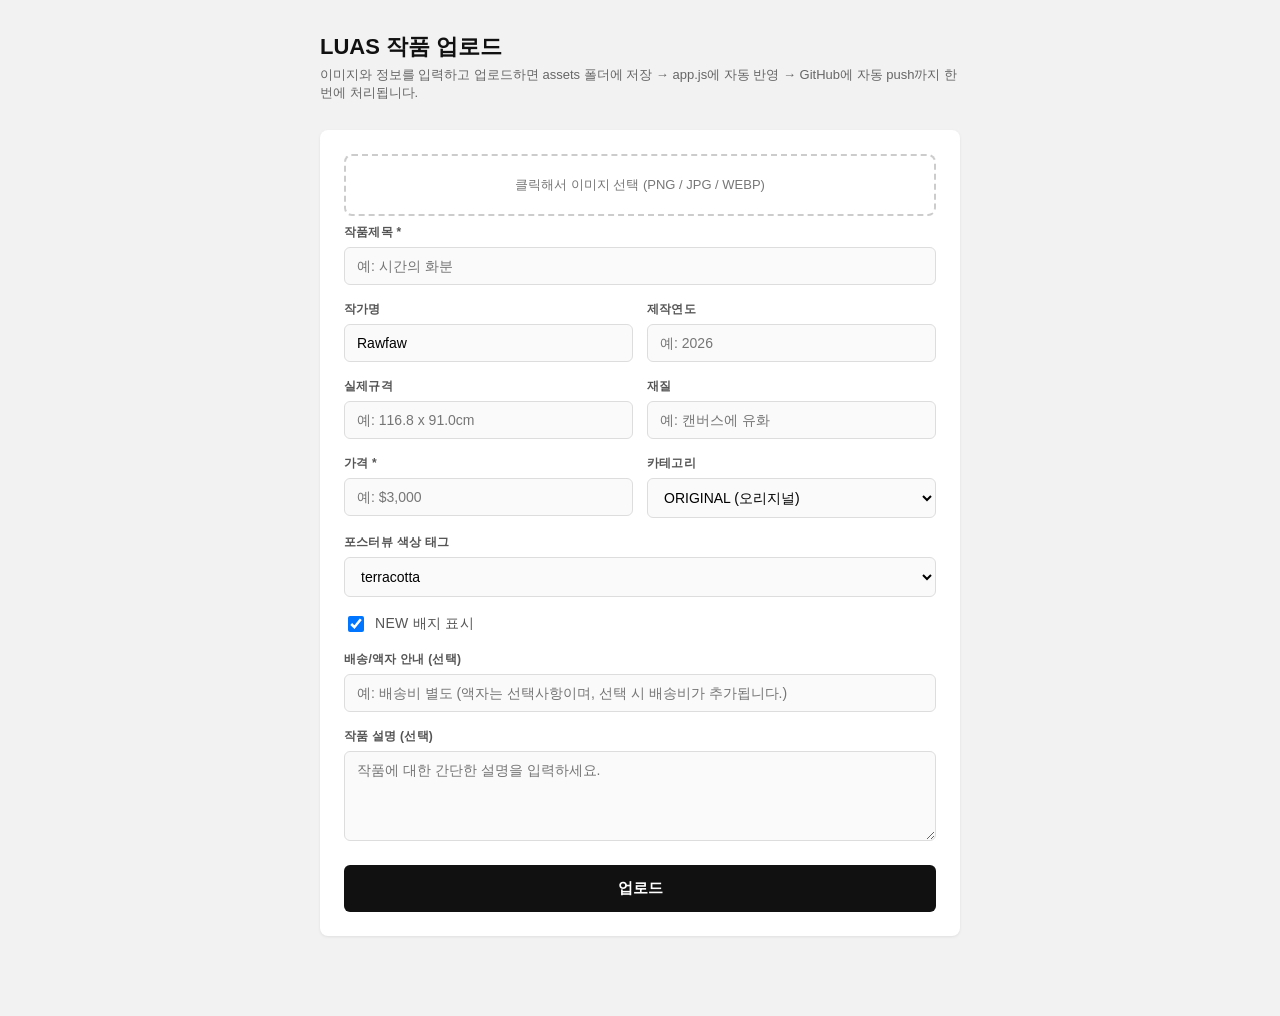
==== admin/index.html @ fb5046f9 "Add artwork: TEST_DELETE_ME" ====
<!DOCTYPE html>
<html lang="ko">
<head>
<meta charset="UTF-8">
<meta name="viewport" content="width=device-width, initial-scale=1.0">
<title>LUAS Admin | 작품 업로드</title>
<style>
    * { box-sizing: border-box; }
    body {
        margin: 0;
        font-family: -apple-system, BlinkMacSystemFont, "Apple SD Gothic Neo", "Malgun Gothic", sans-serif;
        background: #f2f2f2;
        color: #111;
        padding: 32px 16px 80px;
    }
    .wrap { max-width: 640px; margin: 0 auto; }
    h1 {
        font-size: 22px;
        font-weight: 900;
        margin: 0 0 4px;
    }
    .sub {
        font-size: 13px;
        color: #666;
        margin: 0 0 28px;
    }
    form {
        background: #fff;
        border-radius: 8px;
        padding: 24px;
        box-shadow: 0 1px 3px rgba(0,0,0,0.08);
    }
    .row {
        display: grid;
        grid-template-columns: 1fr 1fr;
        gap: 14px;
    }
    .field { margin-bottom: 16px; }
    label {
        display: block;
        font-size: 12px;
        font-weight: 700;
        text-transform: uppercase;
        letter-spacing: 0.02em;
        color: #555;
        margin-bottom: 6px;
    }
    input[type="text"], input[type="number"], select, textarea {
        width: 100%;
        padding: 10px 12px;
        border: 1px solid #ddd;
        border-radius: 6px;
        font-size: 14px;
        font-family: inherit;
        background: #fafafa;
    }
    textarea { min-height: 90px; resize: vertical; }
    .checkbox-field {
        display: flex;
        align-items: center;
        gap: 8px;
        margin-bottom: 16px;
    }
    .checkbox-field input { width: 16px; height: 16px; }
    .checkbox-field label { margin: 0; text-transform: none; font-weight: 500; font-size: 14px; }

    .image-drop {
        border: 2px dashed #ccc;
        border-radius: 8px;
        padding: 20px;
        text-align: center;
        cursor: pointer;
        margin-bottom: 8px;
        transition: border-color .15s;
    }
    .image-drop:hover { border-color: #999; }
    .image-drop.has-image { border-style: solid; }
    .image-drop input { display: none; }
    #preview {
        max-width: 100%;
        max-height: 240px;
        display: none;
        margin: 0 auto 8px;
        border-radius: 4px;
    }
    .drop-label { font-size: 13px; color: #777; }

    button[type="submit"] {
        width: 100%;
        padding: 14px;
        background: #111;
        color: #fff;
        border: none;
        border-radius: 6px;
        font-size: 15px;
        font-weight: 700;
        cursor: pointer;
        margin-top: 4px;
    }
    button[type="submit"]:disabled { background: #999; cursor: not-allowed; }

    #status {
        margin-top: 16px;
        padding: 14px 16px;
        border-radius: 6px;
        font-size: 13px;
        line-height: 1.6;
        white-space: pre-wrap;
        display: none;
    }
    #status.ok { background: #eaf7ea; color: #1e5e1e; display: block; }
    #status.err { background: #fbe9e9; color: #8a1f1f; display: block; }
    #status a { color: inherit; font-weight: 700; }
</style>
</head>
<body>
<div class="wrap">
    <h1>LUAS 작품 업로드</h1>
    <p class="sub">이미지와 정보를 입력하고 업로드하면 assets 폴더에 저장 → app.js에 자동 반영 → GitHub에 자동 push까지 한번에 처리됩니다.</p>

    <form id="artwork-form">
        <div class="image-drop" id="image-drop">
            <img id="preview" alt="preview">
            <div class="drop-label" id="drop-label">클릭해서 이미지 선택 (PNG / JPG / WEBP)</div>
            <input type="file" id="image-input" accept="image/png,image/jpeg,image/webp,image/gif">
        </div>

        <div class="field">
            <label for="title">작품제목 *</label>
            <input type="text" id="title" placeholder="예: 시간의 화분" required>
        </div>

        <div class="row">
            <div class="field">
                <label for="artist">작가명</label>
                <input type="text" id="artist" value="Rawfaw">
            </div>
            <div class="field">
                <label for="year">제작연도</label>
                <input type="text" id="year" placeholder="예: 2026">
            </div>
        </div>

        <div class="row">
            <div class="field">
                <label for="dimensions">실제규격</label>
                <input type="text" id="dimensions" placeholder="예: 116.8 x 91.0cm">
            </div>
            <div class="field">
                <label for="material">재질</label>
                <input type="text" id="material" placeholder="예: 캔버스에 유화">
            </div>
        </div>

        <div class="row">
            <div class="field">
                <label for="price">가격 *</label>
                <input type="text" id="price" placeholder="예: $3,000" required>
            </div>
            <div class="field">
                <label for="category">카테고리</label>
                <select id="category">
                    <option value="ORIGINAL">ORIGINAL (오리지널)</option>
                    <option value="LIMITED">LIMITED (리미티드 에디션)</option>
                    <option value="POSTER">POSTER (아트 포스터)</option>
                </select>
            </div>
        </div>

        <div class="field">
            <label for="color">포스터뷰 색상 태그</label>
            <select id="color">
                <option value="terracotta">terracotta</option>
                <option value="dustyrose">dustyrose</option>
                <option value="teal">teal</option>
                <option value="mustard">mustard</option>
                <option value="sage">sage</option>
                <option value="purple">purple</option>
                <option value="brown">brown</option>
                <option value="slate">slate</option>
                <option value="clay">clay</option>
            </select>
        </div>

        <div class="checkbox-field">
            <input type="checkbox" id="isNew" checked>
            <label for="isNew">NEW 배지 표시</label>
        </div>

        <div class="field">
            <label for="shippingNote">배송/액자 안내 (선택)</label>
            <input type="text" id="shippingNote" placeholder="예: 배송비 별도 (액자는 선택사항이며, 선택 시 배송비가 추가됩니다.)">
        </div>

        <div class="field">
            <label for="description">작품 설명 (선택)</label>
            <textarea id="description" placeholder="작품에 대한 간단한 설명을 입력하세요."></textarea>
        </div>

        <button type="submit" id="submit-btn">업로드</button>
    </form>

    <div id="status"></div>
</div>

<script>
const dropArea = document.getElementById("image-drop");
const imageInput = document.getElementById("image-input");
const preview = document.getElementById("preview");
const dropLabel = document.getElementById("drop-label");

let imageBase64 = null;
let imageMimeType = null;

dropArea.addEventListener("click", () => imageInput.click());

imageInput.addEventListener("change", () => {
    const file = imageInput.files[0];
    if (!file) return;
    imageMimeType = file.type;
    const reader = new FileReader();
    reader.onload = () => {
        const dataUrl = reader.result;
        imageBase64 = dataUrl.split(",")[1];
        preview.src = dataUrl;
        preview.style.display = "block";
        dropLabel.textContent = file.name;
        dropArea.classList.add("has-image");
    };
    reader.readAsDataURL(file);
});

const form = document.getElementById("artwork-form");
const statusBox = document.getElementById("status");
const submitBtn = document.getElementById("submit-btn");

form.addEventListener("submit", async (e) => {
    e.preventDefault();

    if (!imageBase64) {
        showStatus(false, "이미지를 선택해주세요.");
        return;
    }

    const payload = {
        title: document.getElementById("title").value,
        artist: document.getElementById("artist").value,
        year: document.getElementById("year").value,
        dimensions: document.getElementById("dimensions").value,
        material: document.getElementById("material").value,
        price: document.getElementById("price").value,
        category: document.getElementById("category").value,
        color: document.getElementById("color").value,
        isNew: document.getElementById("isNew").checked,
        shippingNote: document.getElementById("shippingNote").value,
        description: document.getElementById("description").value,
        imageBase64,
        imageMimeType,
    };

    submitBtn.disabled = true;
    submitBtn.textContent = "업로드 중...";

    try {
        const res = await fetch("/add-artwork", {
            method: "POST",
            headers: { "Content-Type": "application/json" },
            body: JSON.stringify(payload),
        });
        const result = await res.json();

        if (result.ok) {
            showStatus(true,
                `"${payload.title}" 추가 완료 (id ${result.id})\n이미지: ${result.image}\n` +
                (result.pushed
                    ? `GitHub에 push 완료 ✅\n\n잠시 후 https://rawfawv.github.io/art-catalog/ 에서 확인하세요.`
                    : `⚠️ app.js/이미지는 저장됐지만 git push에 실패했습니다:\n${result.gitOutput}`)
            );
            form.reset();
            preview.style.display = "none";
            dropLabel.textContent = "클릭해서 이미지 선택 (PNG / JPG / WEBP)";
            dropArea.classList.remove("has-image");
            imageBase64 = null;
            imageMimeType = null;
            document.getElementById("artist").value = "Rawfaw";
            document.getElementById("isNew").checked = true;
        } else {
            showStatus(false, result.error || "알 수 없는 오류가 발생했습니다.");
        }
    } catch (err) {
        showStatus(false, "서버에 연결할 수 없습니다: " + err.message);
    } finally {
        submitBtn.disabled = false;
        submitBtn.textContent = "업로드";
    }
});

function showStatus(ok, message) {
    statusBox.className = ok ? "ok" : "err";
    statusBox.textContent = message;
    statusBox.style.display = "block";
}
</script>
</body>
</html>
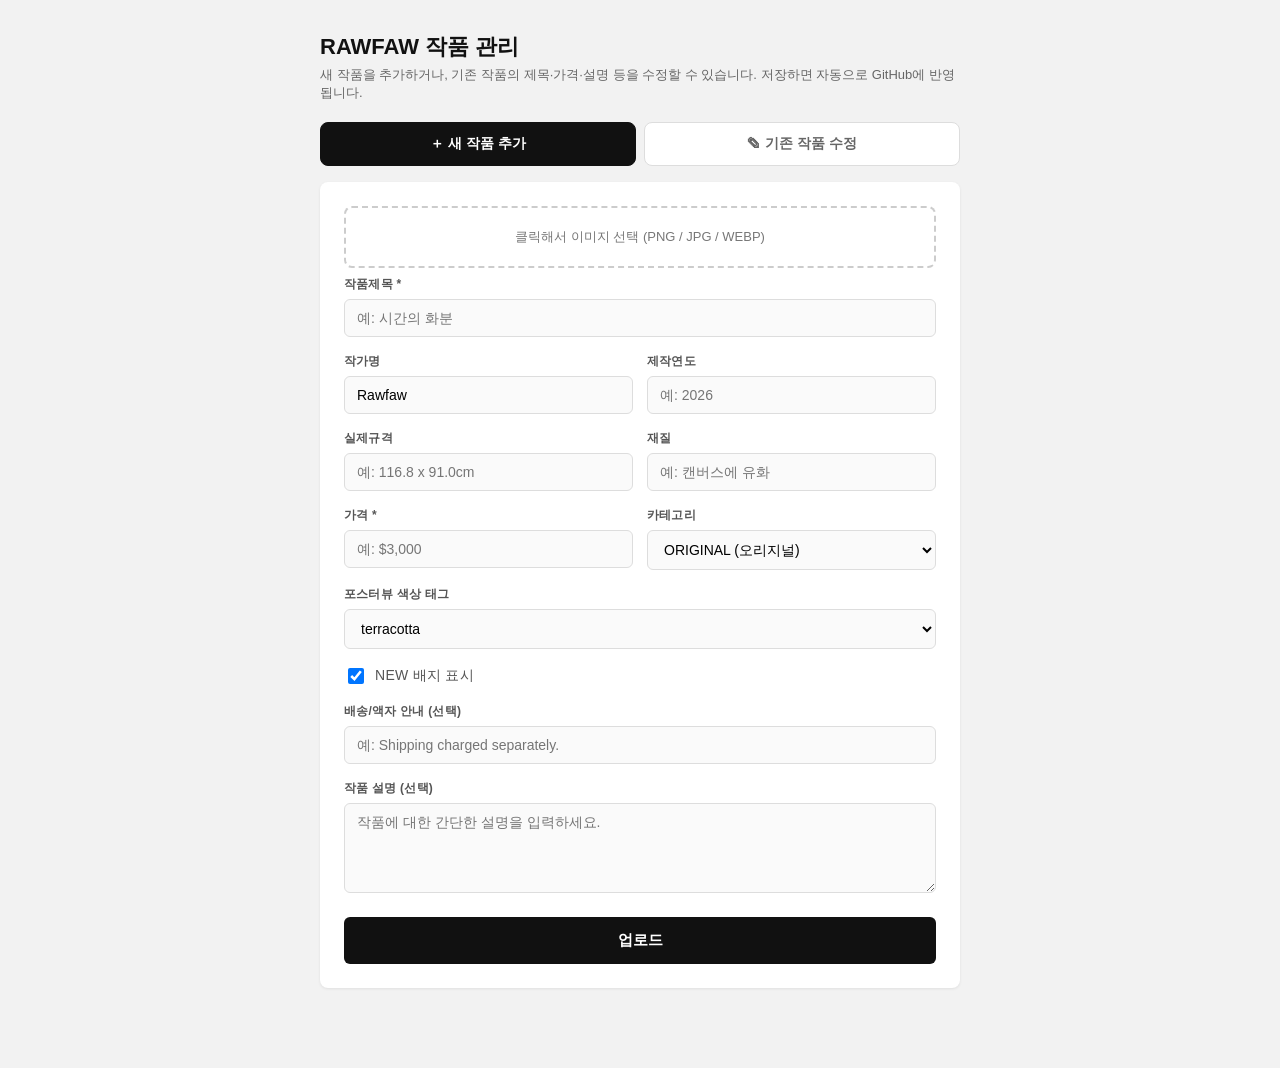
==== commit d1ddaf5b: "Update artwork: The Flowerpot of Time (시간의 화분)" ====
--- a/admin/index.html
+++ b/admin/index.html
@@ -3,7 +3,7 @@
 <head>
 <meta charset="UTF-8">
 <meta name="viewport" content="width=device-width, initial-scale=1.0">
-<title>LUAS Admin | 작품 업로드</title>
+<title>RAWFAW Admin | 작품 관리</title>
 <style>
     * { box-sizing: border-box; }
     body {
@@ -22,14 +22,58 @@
     .sub {
         font-size: 13px;
         color: #666;
-        margin: 0 0 28px;
-    }
+        margin: 0 0 20px;
+    }
+
+    .tabs {
+        display: flex;
+        gap: 8px;
+        margin-bottom: 16px;
+    }
+    .tab-btn {
+        flex: 1;
+        padding: 12px;
+        border: 1.5px solid #ddd;
+        border-radius: 8px;
+        background: #fff;
+        font-size: 14px;
+        font-weight: 700;
+        color: #666;
+        cursor: pointer;
+    }
+    .tab-btn.active {
+        border-color: #111;
+        background: #111;
+        color: #fff;
+    }
+
+    .edit-picker {
+        background: #fff;
+        border-radius: 8px;
+        padding: 16px;
+        margin-bottom: 16px;
+        box-shadow: 0 1px 3px rgba(0,0,0,0.08);
+        display: none;
+    }
+    .edit-picker.show { display: block; }
+    .edit-picker select {
+        width: 100%;
+        padding: 10px 12px;
+        border: 1px solid #ddd;
+        border-radius: 6px;
+        font-size: 14px;
+        font-family: inherit;
+        background: #fafafa;
+    }
+
     form {
         background: #fff;
         border-radius: 8px;
         padding: 24px;
         box-shadow: 0 1px 3px rgba(0,0,0,0.08);
-    }
+        display: none;
+    }
+    form.show { display: block; }
     .row {
         display: grid;
         grid-template-columns: 1fr 1fr;
@@ -84,6 +128,7 @@
         border-radius: 4px;
     }
     .drop-label { font-size: 13px; color: #777; }
+    .image-hint { font-size: 12px; color: #999; margin: 0 0 16px; }
 
     button[type="submit"] {
         width: 100%;
@@ -115,8 +160,20 @@
 </head>
 <body>
 <div class="wrap">
-    <h1>LUAS 작품 업로드</h1>
-    <p class="sub">이미지와 정보를 입력하고 업로드하면 assets 폴더에 저장 → app.js에 자동 반영 → GitHub에 자동 push까지 한번에 처리됩니다.</p>
+    <h1>RAWFAW 작품 관리</h1>
+    <p class="sub">새 작품을 추가하거나, 기존 작품의 제목·가격·설명 등을 수정할 수 있습니다. 저장하면 자동으로 GitHub에 반영됩니다.</p>
+
+    <div class="tabs">
+        <button type="button" class="tab-btn active" id="tab-add">＋ 새 작품 추가</button>
+        <button type="button" class="tab-btn" id="tab-edit">✎ 기존 작품 수정</button>
+    </div>
+
+    <div class="edit-picker" id="edit-picker">
+        <label for="artwork-select">수정할 작품 선택</label>
+        <select id="artwork-select">
+            <option value="">불러오는 중...</option>
+        </select>
+    </div>
 
     <form id="artwork-form">
         <div class="image-drop" id="image-drop">
@@ -124,6 +181,7 @@
             <div class="drop-label" id="drop-label">클릭해서 이미지 선택 (PNG / JPG / WEBP)</div>
             <input type="file" id="image-input" accept="image/png,image/jpeg,image/webp,image/gif">
         </div>
+        <p class="image-hint" id="image-hint" style="display:none;">수정 모드에서는 이미지를 선택하지 않으면 기존 이미지를 그대로 사용합니다.</p>
 
         <div class="field">
             <label for="title">작품제목 *</label>
@@ -189,7 +247,7 @@
 
         <div class="field">
             <label for="shippingNote">배송/액자 안내 (선택)</label>
-            <input type="text" id="shippingNote" placeholder="예: 배송비 별도 (액자는 선택사항이며, 선택 시 배송비가 추가됩니다.)">
+            <input type="text" id="shippingNote" placeholder="예: Shipping charged separately.">
         </div>
 
         <div class="field">
@@ -204,14 +262,114 @@
 </div>
 
 <script>
+const tabAdd = document.getElementById("tab-add");
+const tabEdit = document.getElementById("tab-edit");
+const editPicker = document.getElementById("edit-picker");
+const artworkSelect = document.getElementById("artwork-select");
+const form = document.getElementById("artwork-form");
+const imageHint = document.getElementById("image-hint");
+const submitBtn = document.getElementById("submit-btn");
+const statusBox = document.getElementById("status");
+
 const dropArea = document.getElementById("image-drop");
 const imageInput = document.getElementById("image-input");
 const preview = document.getElementById("preview");
 const dropLabel = document.getElementById("drop-label");
 
+let mode = "add"; // "add" | "edit"
 let imageBase64 = null;
 let imageMimeType = null;
-
+let artworksCache = [];
+let currentEditId = null;
+
+const DEFAULT_DROP_LABEL = "클릭해서 이미지 선택 (PNG / JPG / WEBP)";
+
+// ---- Tab switching ----------------------------------------------------
+function setMode(newMode) {
+    mode = newMode;
+    tabAdd.classList.toggle("active", mode === "add");
+    tabEdit.classList.toggle("active", mode === "edit");
+    editPicker.classList.toggle("show", mode === "edit");
+    imageHint.style.display = mode === "edit" ? "block" : "none";
+    form.classList.toggle("show", mode === "add" || !!currentEditId);
+    submitBtn.textContent = mode === "edit" ? "수정 저장" : "업로드";
+    statusBox.style.display = "none";
+
+    if (mode === "add") {
+        resetForm();
+    }
+}
+
+tabAdd.addEventListener("click", () => setMode("add"));
+tabEdit.addEventListener("click", () => {
+    setMode("edit");
+    if (artworksCache.length === 0) loadArtworks();
+});
+
+// ---- Load existing artworks for the edit picker ------------------------
+async function loadArtworks() {
+    artworkSelect.innerHTML = '<option value="">불러오는 중...</option>';
+    try {
+        const res = await fetch("/artworks");
+        const result = await res.json();
+        if (!result.ok) throw new Error(result.error || "불러오기 실패");
+        artworksCache = result.artworks;
+        artworkSelect.innerHTML =
+            '<option value="">-- 작품을 선택하세요 --</option>' +
+            artworksCache.map((a) => `<option value="${a.id}">${escapeHtml(a.title)} (${escapeHtml(a.price)})</option>`).join("");
+    } catch (err) {
+        artworkSelect.innerHTML = '<option value="">불러오기 실패</option>';
+        showStatus(false, "작품 목록을 불러오지 못했습니다: " + err.message);
+    }
+}
+
+artworkSelect.addEventListener("change", () => {
+    const id = parseInt(artworkSelect.value, 10);
+    if (!id) {
+        currentEditId = null;
+        form.classList.remove("show");
+        return;
+    }
+    const art = artworksCache.find((a) => a.id === id);
+    if (!art) return;
+    currentEditId = id;
+    fillFormFromArtwork(art);
+    form.classList.add("show");
+});
+
+function fillFormFromArtwork(art) {
+    document.getElementById("title").value = art.title || "";
+    document.getElementById("artist").value = art.artist || "Rawfaw";
+    document.getElementById("year").value = art.year || "";
+    document.getElementById("dimensions").value = art.dimensions || "";
+    document.getElementById("material").value = art.material || "";
+    document.getElementById("price").value = art.price || "";
+    document.getElementById("category").value = art.category || "ORIGINAL";
+    document.getElementById("color").value = art.color || "terracotta";
+    document.getElementById("isNew").checked = !!art.isNew;
+    document.getElementById("shippingNote").value = art.shippingNote || "";
+    document.getElementById("description").value = art.description || "";
+
+    // Show current image as preview (not re-uploaded unless the artist picks a new one)
+    imageBase64 = null;
+    imageMimeType = null;
+    if (art.image) {
+        preview.src = "/" + art.image;
+        preview.style.display = "block";
+        dropLabel.textContent = "현재 이미지: " + art.image + " (클릭해서 교체)";
+        dropArea.classList.add("has-image");
+    } else {
+        preview.style.display = "none";
+        dropLabel.textContent = DEFAULT_DROP_LABEL;
+        dropArea.classList.remove("has-image");
+    }
+}
+
+function escapeHtml(s) {
+    return String(s).replace(/[&<>"']/g, (c) => ({ "&": "&amp;", "<": "&lt;", ">": "&gt;", '"': "&quot;", "'": "&#39;" }[c]));
+}
+
+// ---- Image picker -------------------------------------------------------
 dropArea.addEventListener("click", () => imageInput.click());
 
 imageInput.addEventListener("change", () => {
@@ -230,15 +388,16 @@
     reader.readAsDataURL(file);
 });
 
-const form = document.getElementById("artwork-form");
-const statusBox = document.getElementById("status");
-const submitBtn = document.getElementById("submit-btn");
-
+// ---- Submit ---------------------------------------------------------------
 form.addEventListener("submit", async (e) => {
     e.preventDefault();
 
-    if (!imageBase64) {
+    if (mode === "add" && !imageBase64) {
         showStatus(false, "이미지를 선택해주세요.");
+        return;
+    }
+    if (mode === "edit" && !currentEditId) {
+        showStatus(false, "수정할 작품을 먼저 선택해주세요.");
         return;
     }
 
@@ -257,12 +416,14 @@
         imageBase64,
         imageMimeType,
     };
+    if (mode === "edit") payload.id = currentEditId;
 
     submitBtn.disabled = true;
-    submitBtn.textContent = "업로드 중...";
+    submitBtn.textContent = mode === "edit" ? "저장 중..." : "업로드 중...";
 
     try {
-        const res = await fetch("/add-artwork", {
+        const endpoint = mode === "edit" ? "/update-artwork" : "/add-artwork";
+        const res = await fetch(endpoint, {
             method: "POST",
             headers: { "Content-Type": "application/json" },
             body: JSON.stringify(payload),
@@ -270,20 +431,19 @@
         const result = await res.json();
 
         if (result.ok) {
+            const verb = mode === "edit" ? "수정" : "추가";
             showStatus(true,
-                `"${payload.title}" 추가 완료 (id ${result.id})\n이미지: ${result.image}\n` +
+                `"${payload.title}" ${verb} 완료 (id ${result.id})\n이미지: ${result.image}\n` +
                 (result.pushed
                     ? `GitHub에 push 완료 ✅\n\n잠시 후 https://rawfawv.github.io/art-catalog/ 에서 확인하세요.`
                     : `⚠️ app.js/이미지는 저장됐지만 git push에 실패했습니다:\n${result.gitOutput}`)
             );
-            form.reset();
-            preview.style.display = "none";
-            dropLabel.textContent = "클릭해서 이미지 선택 (PNG / JPG / WEBP)";
-            dropArea.classList.remove("has-image");
-            imageBase64 = null;
-            imageMimeType = null;
-            document.getElementById("artist").value = "Rawfaw";
-            document.getElementById("isNew").checked = true;
+            if (mode === "add") {
+                resetForm();
+            } else {
+                // Refresh the cached list so the dropdown label (price/title) stays in sync
+                loadArtworks();
+            }
         } else {
             showStatus(false, result.error || "알 수 없는 오류가 발생했습니다.");
         }
@@ -291,15 +451,31 @@
         showStatus(false, "서버에 연결할 수 없습니다: " + err.message);
     } finally {
         submitBtn.disabled = false;
-        submitBtn.textContent = "업로드";
+        submitBtn.textContent = mode === "edit" ? "수정 저장" : "업로드";
     }
 });
+
+function resetForm() {
+    form.reset();
+    preview.style.display = "none";
+    dropLabel.textContent = DEFAULT_DROP_LABEL;
+    dropArea.classList.remove("has-image");
+    imageBase64 = null;
+    imageMimeType = null;
+    document.getElementById("artist").value = "Rawfaw";
+    document.getElementById("isNew").checked = true;
+    currentEditId = null;
+    form.classList.add("show");
+}
 
 function showStatus(ok, message) {
     statusBox.className = ok ? "ok" : "err";
     statusBox.textContent = message;
     statusBox.style.display = "block";
 }
+
+// Initial state: Add mode, form visible
+form.classList.add("show");
 </script>
 </body>
 </html>
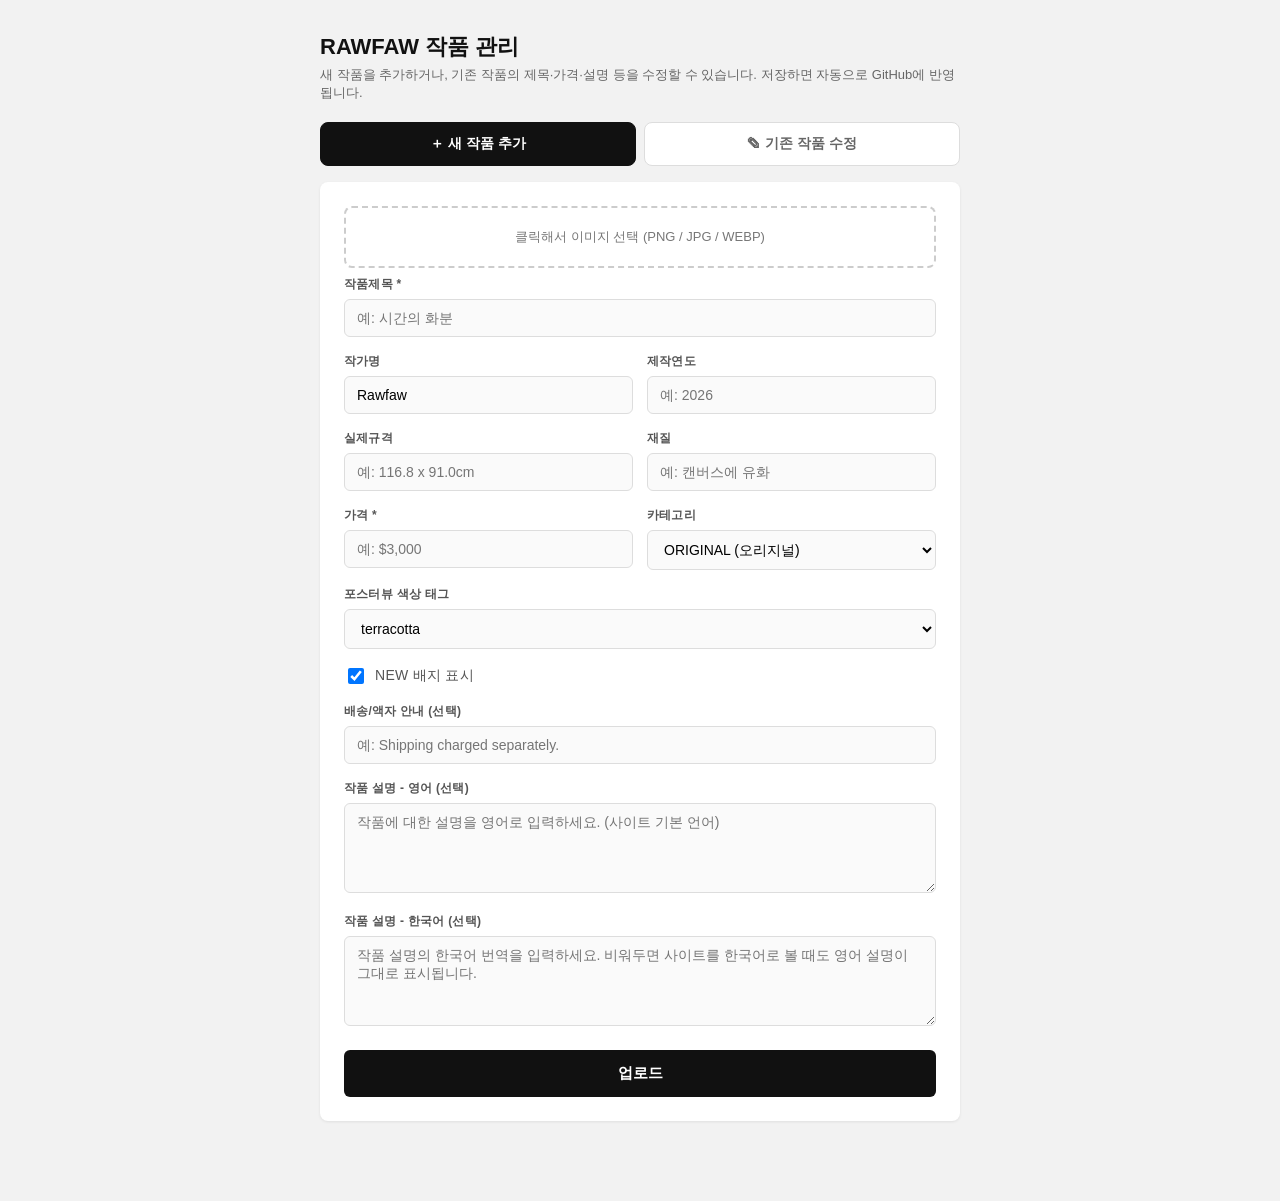
==== commit 943e2ed1: "Add Korean translations for artwork descriptions - Add getDescription(art) helper: shows description" ====
--- a/admin/index.html
+++ b/admin/index.html
@@ -251,8 +251,13 @@
         </div>
 
         <div class="field">
-            <label for="description">작품 설명 (선택)</label>
-            <textarea id="description" placeholder="작품에 대한 간단한 설명을 입력하세요."></textarea>
+            <label for="description">작품 설명 - 영어 (선택)</label>
+            <textarea id="description" placeholder="작품에 대한 설명을 영어로 입력하세요. (사이트 기본 언어)"></textarea>
+        </div>
+
+        <div class="field">
+            <label for="descriptionKo">작품 설명 - 한국어 (선택)</label>
+            <textarea id="descriptionKo" placeholder="작품 설명의 한국어 번역을 입력하세요. 비워두면 사이트를 한국어로 볼 때도 영어 설명이 그대로 표시됩니다."></textarea>
         </div>
 
         <button type="submit" id="submit-btn">업로드</button>
@@ -349,6 +354,7 @@
     document.getElementById("isNew").checked = !!art.isNew;
     document.getElementById("shippingNote").value = art.shippingNote || "";
     document.getElementById("description").value = art.description || "";
+    document.getElementById("descriptionKo").value = art.descriptionKo || "";
 
     // Show current image as preview (not re-uploaded unless the artist picks a new one)
     imageBase64 = null;
@@ -413,6 +419,7 @@
         isNew: document.getElementById("isNew").checked,
         shippingNote: document.getElementById("shippingNote").value,
         description: document.getElementById("description").value,
+        descriptionKo: document.getElementById("descriptionKo").value,
         imageBase64,
         imageMimeType,
     };
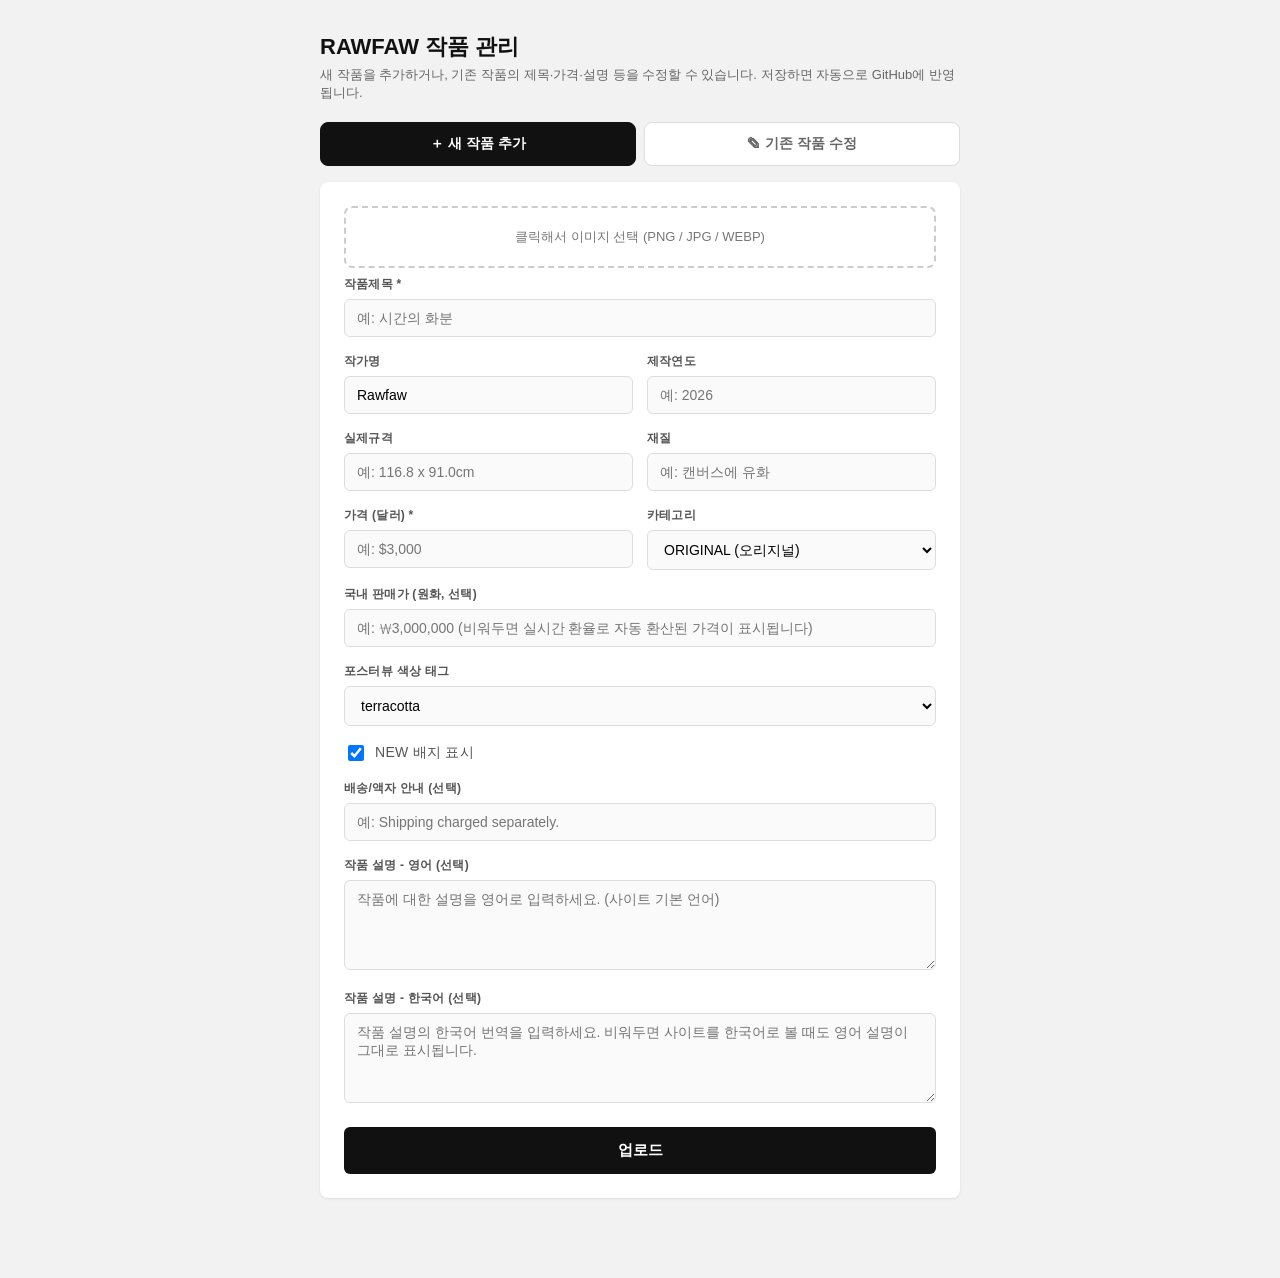
==== commit fd0451fc: "Add manual domestic (KRW) price field for Korean visitors - New optional priceKrw field per artwork:" ====
--- a/admin/index.html
+++ b/admin/index.html
@@ -212,7 +212,7 @@
 
         <div class="row">
             <div class="field">
-                <label for="price">가격 *</label>
+                <label for="price">가격 (달러) *</label>
                 <input type="text" id="price" placeholder="예: $3,000" required>
             </div>
             <div class="field">
@@ -223,6 +223,11 @@
                     <option value="POSTER">POSTER (아트 포스터)</option>
                 </select>
             </div>
+        </div>
+
+        <div class="field">
+            <label for="priceKrw">국내 판매가 (원화, 선택)</label>
+            <input type="text" id="priceKrw" placeholder="예: ₩3,000,000 (비워두면 실시간 환율로 자동 환산된 가격이 표시됩니다)">
         </div>
 
         <div class="field">
@@ -349,6 +354,7 @@
     document.getElementById("dimensions").value = art.dimensions || "";
     document.getElementById("material").value = art.material || "";
     document.getElementById("price").value = art.price || "";
+    document.getElementById("priceKrw").value = art.priceKrw || "";
     document.getElementById("category").value = art.category || "ORIGINAL";
     document.getElementById("color").value = art.color || "terracotta";
     document.getElementById("isNew").checked = !!art.isNew;
@@ -414,6 +420,7 @@
         dimensions: document.getElementById("dimensions").value,
         material: document.getElementById("material").value,
         price: document.getElementById("price").value,
+        priceKrw: document.getElementById("priceKrw").value,
         category: document.getElementById("category").value,
         color: document.getElementById("color").value,
         isNew: document.getElementById("isNew").checked,
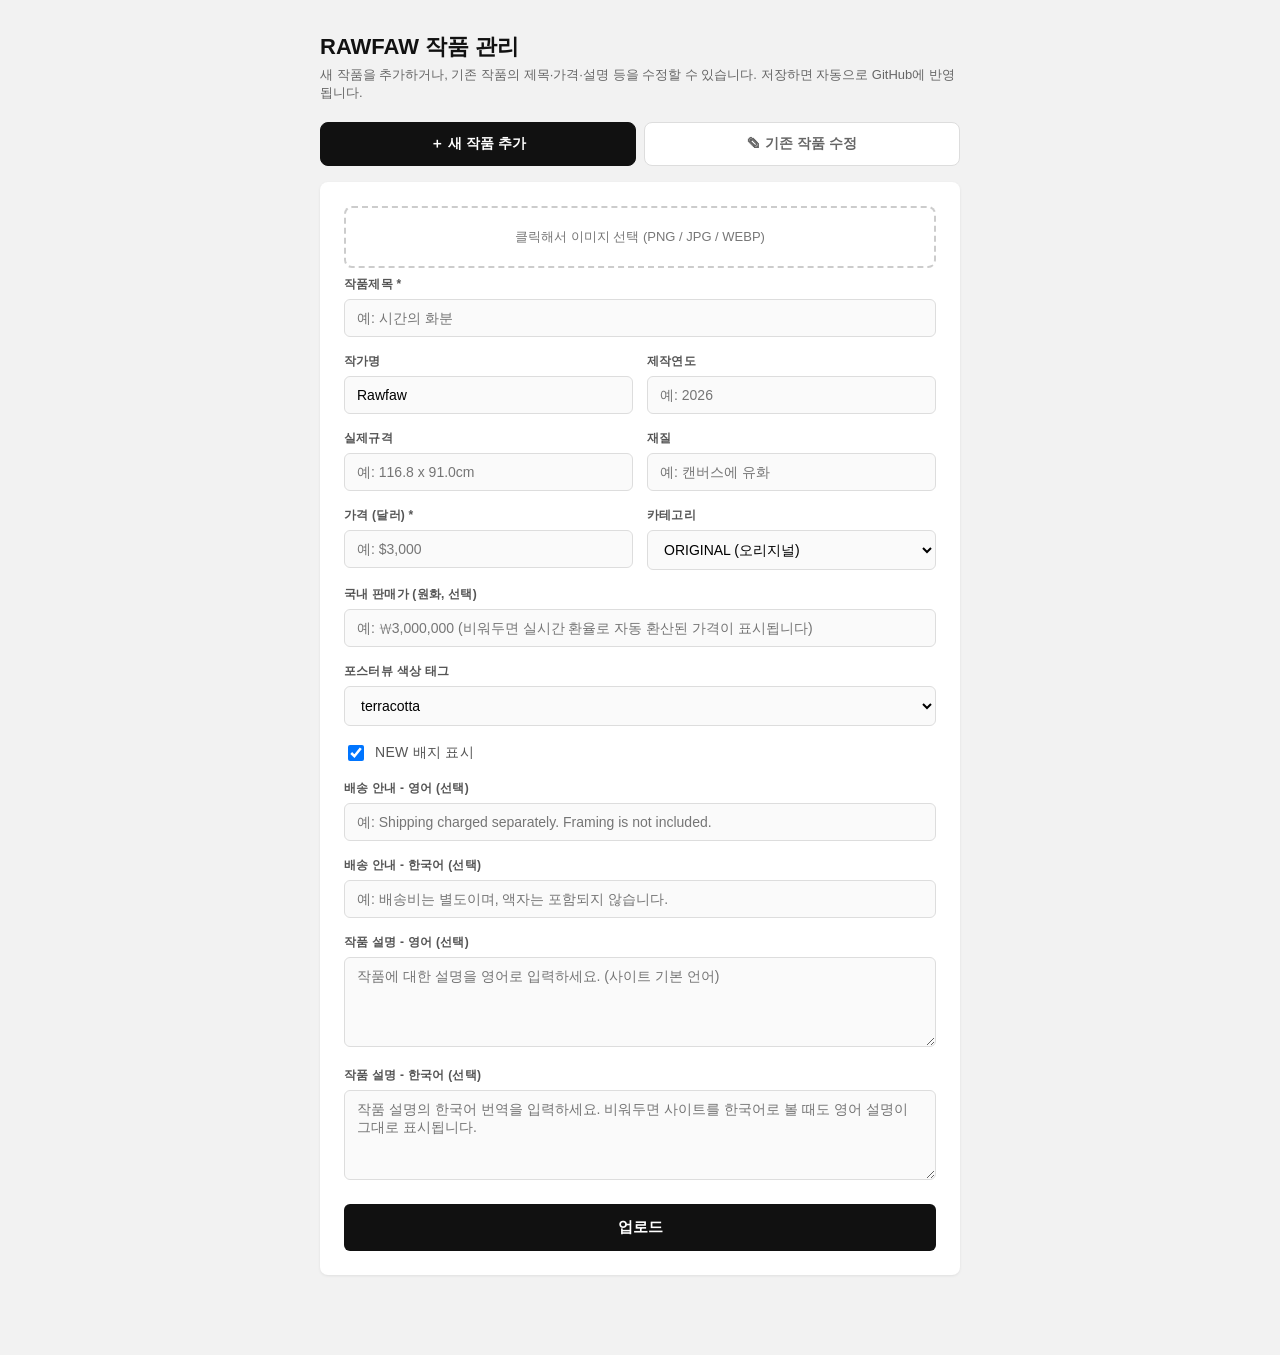
==== commit 965bfb7b: "State framing is not included; remove framing selection from Contact - Update every artwork's shippi" ====
--- a/admin/index.html
+++ b/admin/index.html
@@ -251,8 +251,13 @@
         </div>
 
         <div class="field">
-            <label for="shippingNote">배송/액자 안내 (선택)</label>
-            <input type="text" id="shippingNote" placeholder="예: Shipping charged separately.">
+            <label for="shippingNote">배송 안내 - 영어 (선택)</label>
+            <input type="text" id="shippingNote" placeholder="예: Shipping charged separately. Framing is not included.">
+        </div>
+
+        <div class="field">
+            <label for="shippingNoteKo">배송 안내 - 한국어 (선택)</label>
+            <input type="text" id="shippingNoteKo" placeholder="예: 배송비는 별도이며, 액자는 포함되지 않습니다.">
         </div>
 
         <div class="field">
@@ -359,6 +364,7 @@
     document.getElementById("color").value = art.color || "terracotta";
     document.getElementById("isNew").checked = !!art.isNew;
     document.getElementById("shippingNote").value = art.shippingNote || "";
+    document.getElementById("shippingNoteKo").value = art.shippingNoteKo || "";
     document.getElementById("description").value = art.description || "";
     document.getElementById("descriptionKo").value = art.descriptionKo || "";
 
@@ -425,6 +431,7 @@
         color: document.getElementById("color").value,
         isNew: document.getElementById("isNew").checked,
         shippingNote: document.getElementById("shippingNote").value,
+        shippingNoteKo: document.getElementById("shippingNoteKo").value,
         description: document.getElementById("description").value,
         descriptionKo: document.getElementById("descriptionKo").value,
         imageBase64,
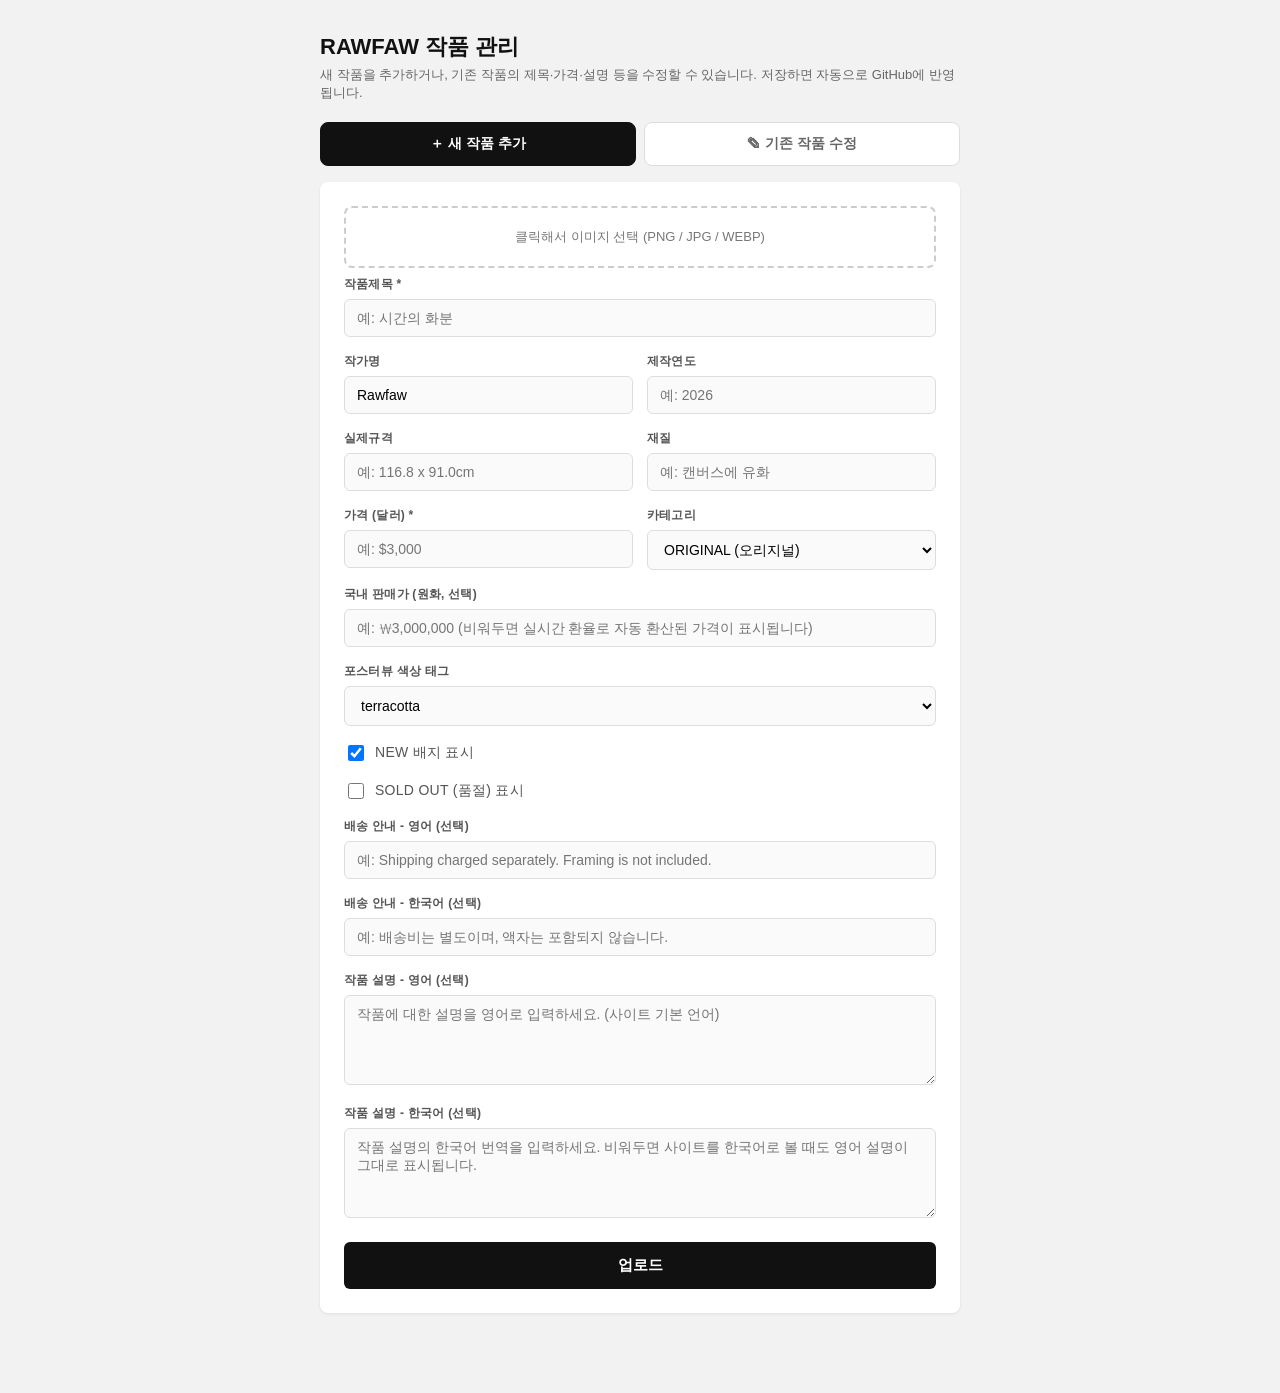
==== commit b974ff54: "Flowerpot of Time: oil on panel, mark as sold out - Change Flowerpot of Time material to oil on pane" ====
--- a/admin/index.html
+++ b/admin/index.html
@@ -250,6 +250,11 @@
             <label for="isNew">NEW 배지 표시</label>
         </div>
 
+        <div class="checkbox-field">
+            <input type="checkbox" id="soldOut">
+            <label for="soldOut">SOLD OUT (품절) 표시</label>
+        </div>
+
         <div class="field">
             <label for="shippingNote">배송 안내 - 영어 (선택)</label>
             <input type="text" id="shippingNote" placeholder="예: Shipping charged separately. Framing is not included.">
@@ -363,6 +368,7 @@
     document.getElementById("category").value = art.category || "ORIGINAL";
     document.getElementById("color").value = art.color || "terracotta";
     document.getElementById("isNew").checked = !!art.isNew;
+    document.getElementById("soldOut").checked = !!art.soldOut;
     document.getElementById("shippingNote").value = art.shippingNote || "";
     document.getElementById("shippingNoteKo").value = art.shippingNoteKo || "";
     document.getElementById("description").value = art.description || "";
@@ -430,6 +436,7 @@
         category: document.getElementById("category").value,
         color: document.getElementById("color").value,
         isNew: document.getElementById("isNew").checked,
+        soldOut: document.getElementById("soldOut").checked,
         shippingNote: document.getElementById("shippingNote").value,
         shippingNoteKo: document.getElementById("shippingNoteKo").value,
         description: document.getElementById("description").value,
